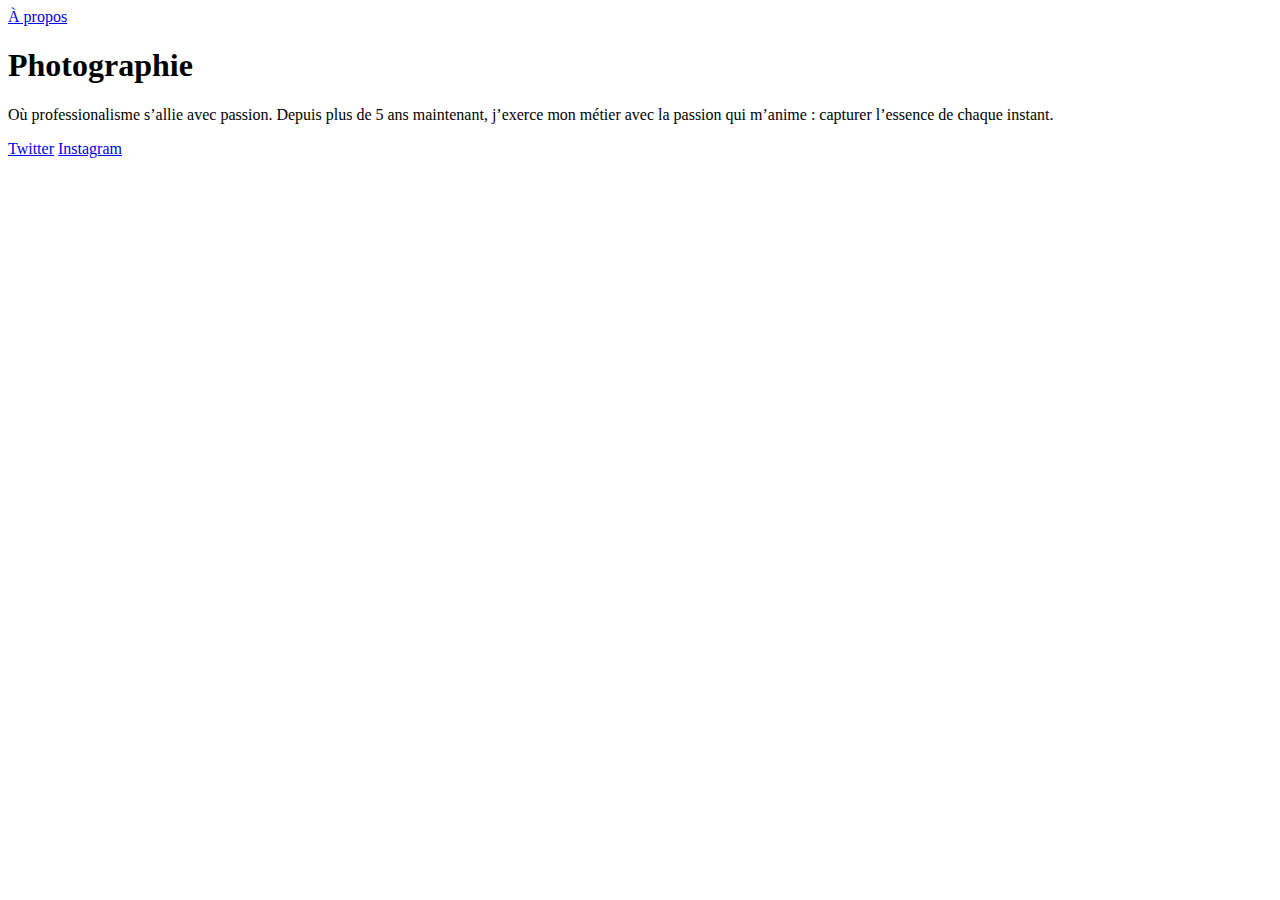
==== index.html @ e4ee9522 "fourth" ====
<!DOCTYPE html>
<html lang="fr">
  <head>
    <meta charset="utf-8" />
    <title>Accueil - Robbie Lens Photographie</title>
  </head>

  <body>
    <a href="dossier-demo/a-propos.html">À propos</a>
    <h1>Photographie</h1>
    <p>
      Où professionalisme s’allie avec passion. Depuis plus de 5 ans maintenant,
      j’exerce mon métier avec la passion qui m’anime : capturer l’essence de
      chaque instant.
    </p>
    <a href="https://twitter.com/" target="_blank">Twitter</a>
    <a href="https://www.instagram.com/" target="_blank">Instagram</a>
  </body>
</html>
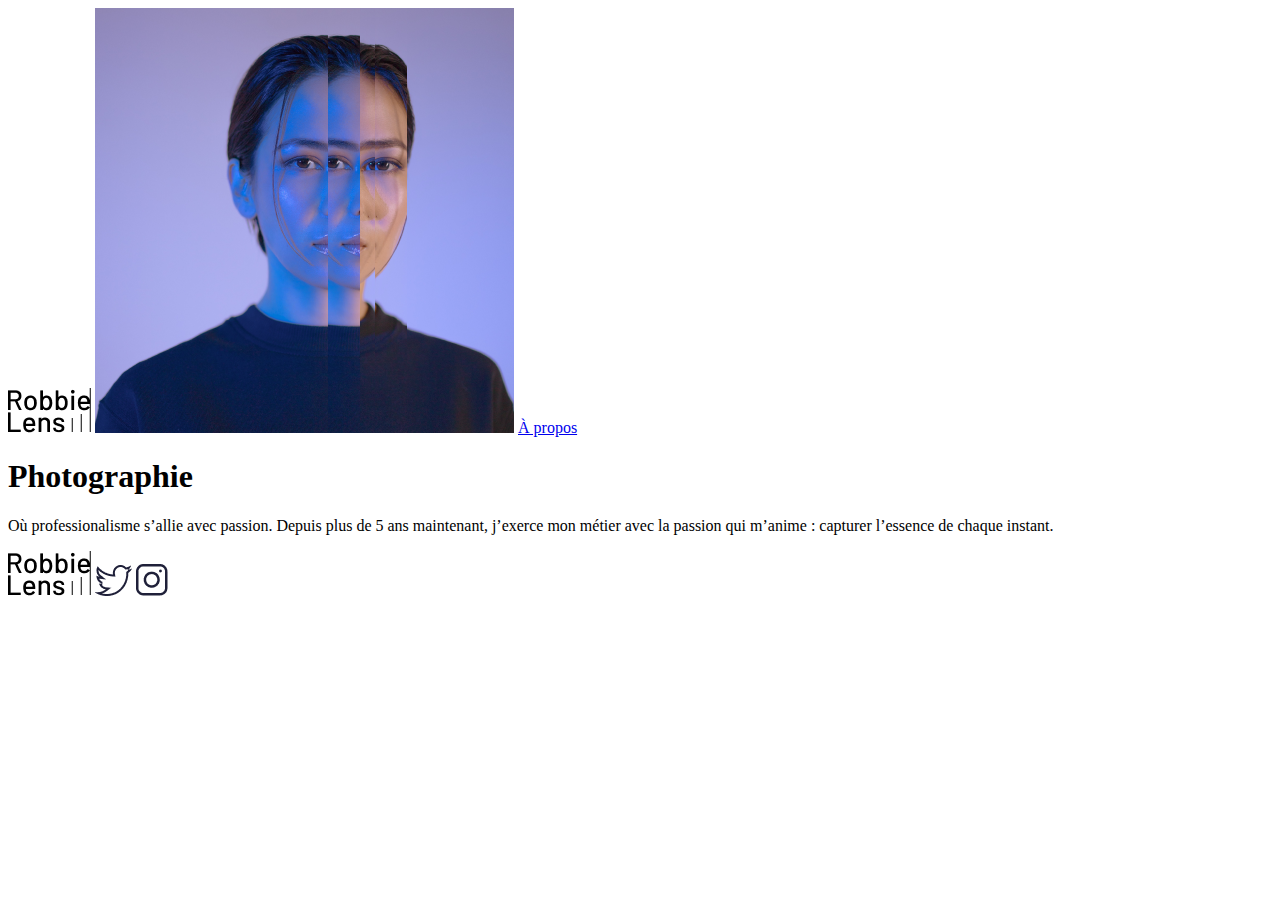
==== commit d73b73c8: "fifth" ====
--- a/index.html
+++ b/index.html
@@ -6,6 +6,11 @@
   </head>
 
   <body>
+    <a href="index.html"
+      ><img src="images/logo.png" alt="Logo Robbie Lens"
+    /></a>
+    <img src="images/robbie-lens.png" alt="Robbie Lens" />
+
     <a href="dossier-demo/a-propos.html">À propos</a>
     <h1>Photographie</h1>
     <p>
@@ -13,7 +18,17 @@
       j’exerce mon métier avec la passion qui m’anime : capturer l’essence de
       chaque instant.
     </p>
-    <a href="https://twitter.com/" target="_blank">Twitter</a>
-    <a href="https://www.instagram.com/" target="_blank">Instagram</a>
+
+    <a href="index.html"
+      ><img src="images/logo.png" alt="Logo Robbie Lens"
+    /></a>
+
+    <a href="https://twitter.com/" target="_blank"
+      ><img src="images/twitter.png" alt="Twitter"
+    /></a>
+
+    <a href="https://www.instagram.com/" target="_blank">
+      <img src="images/instagram.png" alt="Instagram"
+    /></a>
   </body>
 </html>
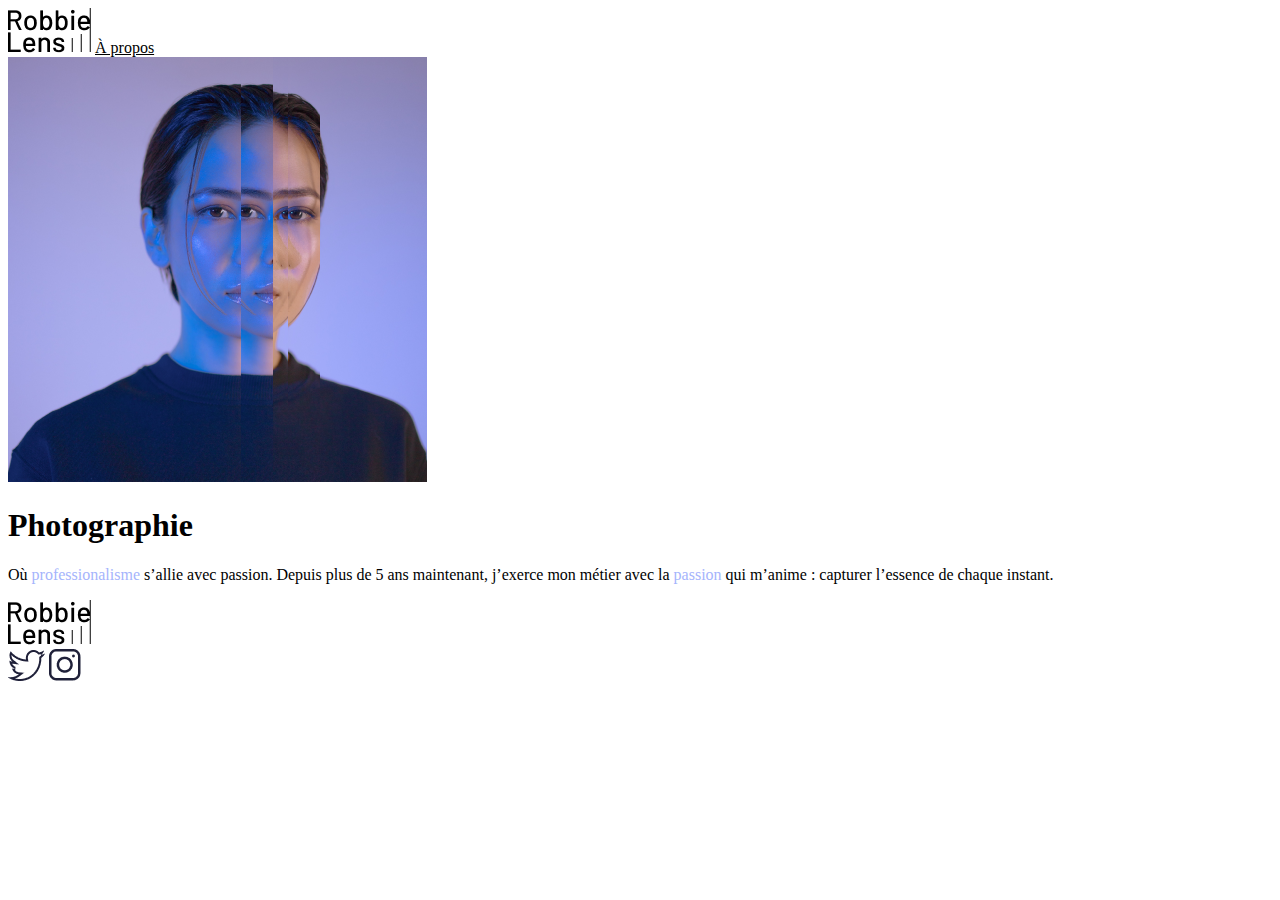
==== commit 9da4ffb6: "commit2.1" ====
--- a/index.html
+++ b/index.html
@@ -3,25 +3,31 @@
   <head>
     <meta charset="utf-8" />
     <title>Accueil - Robbie Lens Photographie</title>
+    <link href="style.css" rel="stylesheet" />
   </head>
 
   <body>
-    <a href="index.html"
-      ><img src="images/logo.png" alt="Logo Robbie Lens"
-    /></a>
+    <div>
+      <a href="index.html"
+        ><img src="images/logo.png" alt="Logo Robbie Lens"
+      /></a>
+      <a href="dossier-demo/a-propos.html">À propos</a>
+    </div>
     <img src="images/robbie-lens.png" alt="Robbie Lens" />
 
-    <a href="dossier-demo/a-propos.html">À propos</a>
     <h1>Photographie</h1>
     <p>
-      Où professionalisme s’allie avec passion. Depuis plus de 5 ans maintenant,
-      j’exerce mon métier avec la passion qui m’anime : capturer l’essence de
+      Où <span class="accent">professionalisme</span> s’allie avec passion.
+      Depuis plus de 5 ans maintenant, j’exerce mon métier avec la
+      <span class="accent">passion</span> qui m’anime : capturer l’essence de
       chaque instant.
     </p>
 
-    <a href="index.html"
-      ><img src="images/logo.png" alt="Logo Robbie Lens"
-    /></a>
+    <div>
+      <a href="index.html"
+        ><img src="images/logo.png" alt="Logo Robbie Lens"
+      /></a>
+    </div>
 
     <a href="https://twitter.com/" target="_blank"
       ><img src="images/twitter.png" alt="Twitter"
--- a/style.css
+++ b/style.css
@@ -0,0 +1,7 @@
+a {
+    color: black;
+}
+
+.accent {
+    color: #A5B4FC;
+}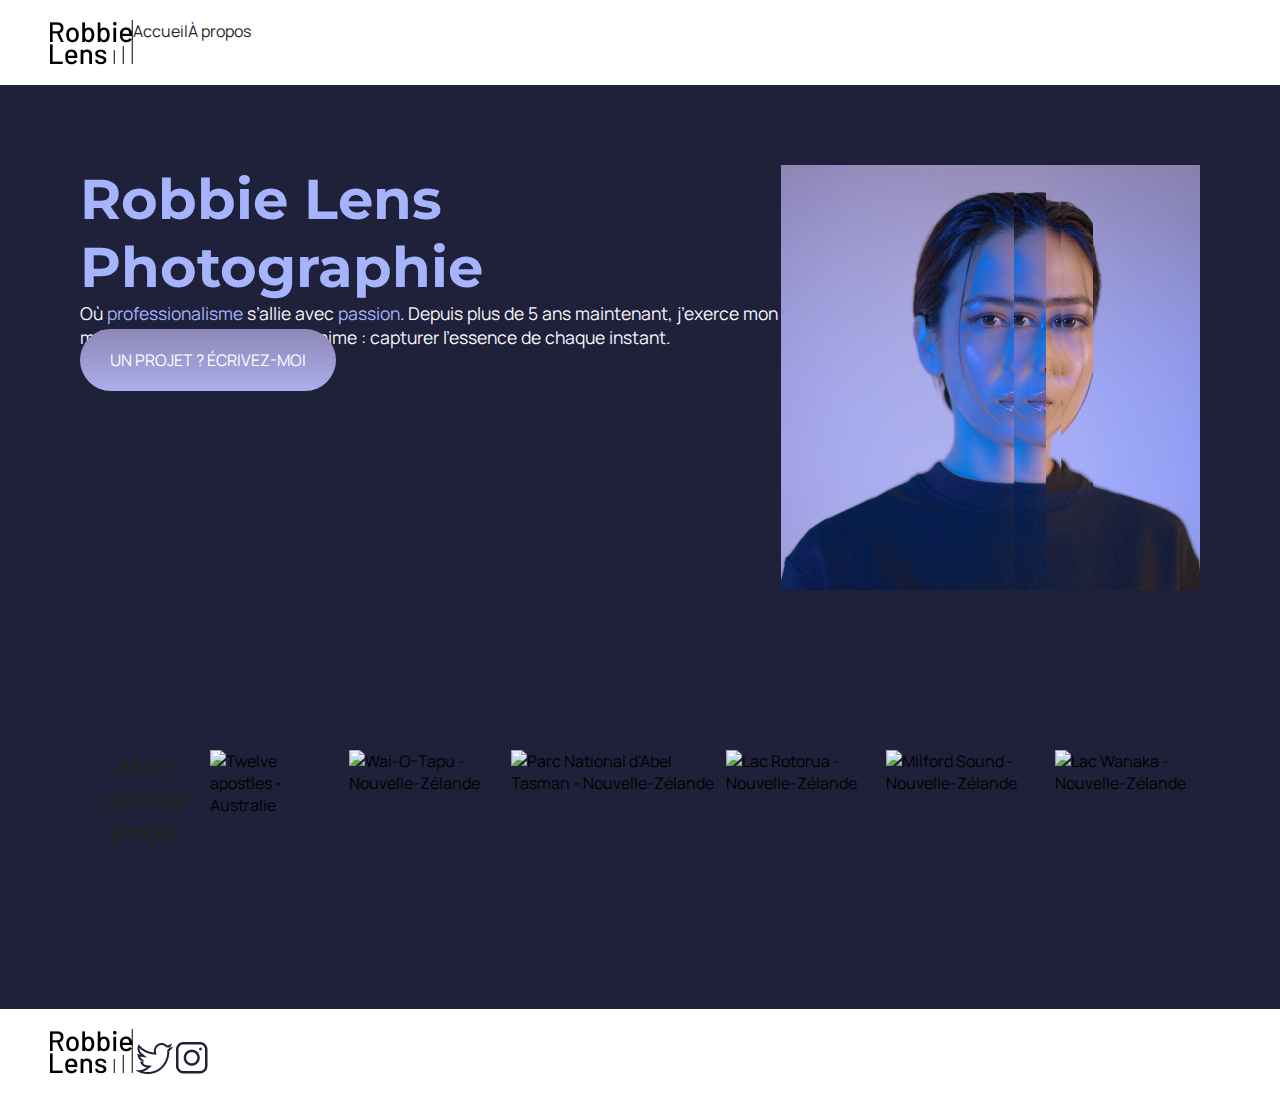
==== commit 942f57b3: "sixteenth" ====
--- a/index.html
+++ b/index.html
@@ -4,37 +4,78 @@
     <meta charset="utf-8" />
     <title>Accueil - Robbie Lens Photographie</title>
     <link href="style.css" rel="stylesheet" />
+    <link rel="preconnect" href="https://fonts.googleapis.com" />
+    <link rel="preconnect" href="https://fonts.gstatic.com" crossorigin />
+    <link
+      href="https://fonts.googleapis.com/css2?family=Manrope&family=Montserrat&display=swap"
+      rel="stylesheet"
+    />
   </head>
 
   <body>
-    <div>
-      <a href="index.html"
-        ><img src="images/logo.png" alt="Logo Robbie Lens"
-      /></a>
-      <a href="dossier-demo/a-propos.html">À propos</a>
-    </div>
-    <img src="images/robbie-lens.png" alt="Robbie Lens" />
-
-    <h1>Photographie</h1>
-    <p>
-      Où <span class="accent">professionalisme</span> s’allie avec passion.
-      Depuis plus de 5 ans maintenant, j’exerce mon métier avec la
-      <span class="accent">passion</span> qui m’anime : capturer l’essence de
-      chaque instant.
-    </p>
-
-    <div>
-      <a href="index.html"
-        ><img src="images/logo.png" alt="Logo Robbie Lens"
-      /></a>
-    </div>
-
-    <a href="https://twitter.com/" target="_blank"
-      ><img src="images/twitter.png" alt="Twitter"
-    /></a>
-
-    <a href="https://www.instagram.com/" target="_blank">
-      <img src="images/instagram.png" alt="Instagram"
-    /></a>
+    <header>
+      <nav>
+        <img src="images/logo.png" alt="Logo Robbie Lens" />
+        <a href="index.html">Accueil</a>
+        <a href="a-propos.html">À propos</a>
+      </nav>
+    </header>
+    <main>
+      <section>
+        <div>
+          <h1>Robbie Lens Photographie</h1>
+          <p>
+            Où <em>professionalisme</em> s’allie avec <em>passion</em>. Depuis
+            plus de 5 ans maintenant, j’exerce mon métier avec la passion qui
+            m’anime : capturer l’essence de chaque instant.
+          </p>
+          <a href="" class="cta">UN PROJET ? ÉCRIVEZ-MOI</a>
+        </div>
+        <img
+          src="images/robbie-lens.png"
+          alt="Portrait avec effet de la photographe Robbie Lens"
+        />
+      </section>
+      <section class="accueil-photos">
+        <h2>Mon dernier projet</h2>
+        <div>
+          <img
+            src="images/accueil/element-1.png.url"
+            alt="Twelve apostles - Australie"
+          />
+          <img
+            src="images/accueil/element-2.png.url"
+            alt="Wai-O-Tapu - Nouvelle-Zélande"
+          />
+          <img
+            src="images/accueil/element-3.png.url"
+            alt="Parc National d’Abel Tasman - Nouvelle-Zélande"
+          />
+        </div>
+        <div>
+          <img
+            src="images/accueil/element-4.png.url"
+            alt="Lac Rotorua - Nouvelle-Zélande"
+          />
+          <img
+            src="images/accueil/element-5.png.url"
+            alt="Milford Sound - Nouvelle-Zélande"
+          />
+          <img
+            src="images/accueil/element-6.png.url"
+            alt="Lac Wanaka - Nouvelle-Zélande"
+          />
+        </div>
+      </section>
+    </main>
+    <footer>
+      <img src="images/logo.png" alt="Logo Robbie Lens" />
+      <a target="_blank" href="https://twitter.com/" class="lien-icone">
+        <img src="images/twitter.png" alt="Logo Twitter" />
+      </a>
+      <a target="_blank" href="https://www.instagram.com/" class="lien-icone">
+        <img src="images/instagram.png" alt="Logo Instagram" />
+      </a>
+    </footer>
   </body>
 </html>
--- a/style.css
+++ b/style.css
@@ -1,7 +1,115 @@
-a {
-    color: black;
+* {
+    margin: 0;
 }
 
-.accent {
-    color: #A5B4FC;
+body {
+    font-family: 'Manrope', sans-serif;
+    font-size: 1em;
+    background-color: #1f2039;
+}
+
+a {
+    color: #242424;
+    text-decoration: none;
+}
+
+em {
+    color: #a5b4fc;
+    font-style: normal;
+}
+
+h1 {
+    font-size: 3.5em;
+    color: #a5b4fc;
+    font-family: 'Montserrat', sans-serif;
+}
+
+h2 {
+    color: #f9f8ff;
+}
+
+p,
+li {
+    font-size: 1.1em;
+    color: #f9f8ff;
+}
+
+header,
+footer {
+    background-color: white;
+    padding: 20px 50px;
+}
+
+.cta {
+    background: linear-gradient(#8e86b5, #acaeed);
+    color: white;
+    border-radius: 50px;
+    padding: 20px 30px;
+}
+
+a:hover {
+    text-decoration: underline;
+}
+
+.cta:hover {
+    background: linear-gradient(#696484, #8788ba);
+    text-decoration: none;
+}
+
+.lien-icone:hover {
+    opacity: 0.5;
+    display: flex;
+    justify-content: start;
+}
+
+.carre-contenu {
+    border-right: 1px solid #8e86b5;
+    border-bottom: 1px solid #8e86b5;
+    padding: 50px;
+}
+
+.carre-contenu h2 {
+    margin-top: 30px;
+}
+
+.carre-contenu ul {
+    margin-top: 30px;
+}
+
+section {
+    padding: 80px;
+    display: flex;
+    flex-direction: row;
+}
+
+.a-propos-main {
+    width: 50%;
+    margin: auto;
+}
+
+nav {
+    display: flex;
+    justify-content: start;
+}
+
+.accueil-photos h2 {
+    color: #242424;
+    text-align: center;
+    margin-bottom: 80px;
+}
+
+.accueil-photos div {
+    display: flex;
+    flex-direction: row;
+    gap: 15px;
+    justify-content: center;
+    margin-bottom: 15px;
+}
+
+.accueil-introduction {
+    display: flex;
+    flex-direction: row;
+    width: 50%;
+    align-items: center;
+    margin: auto;
 }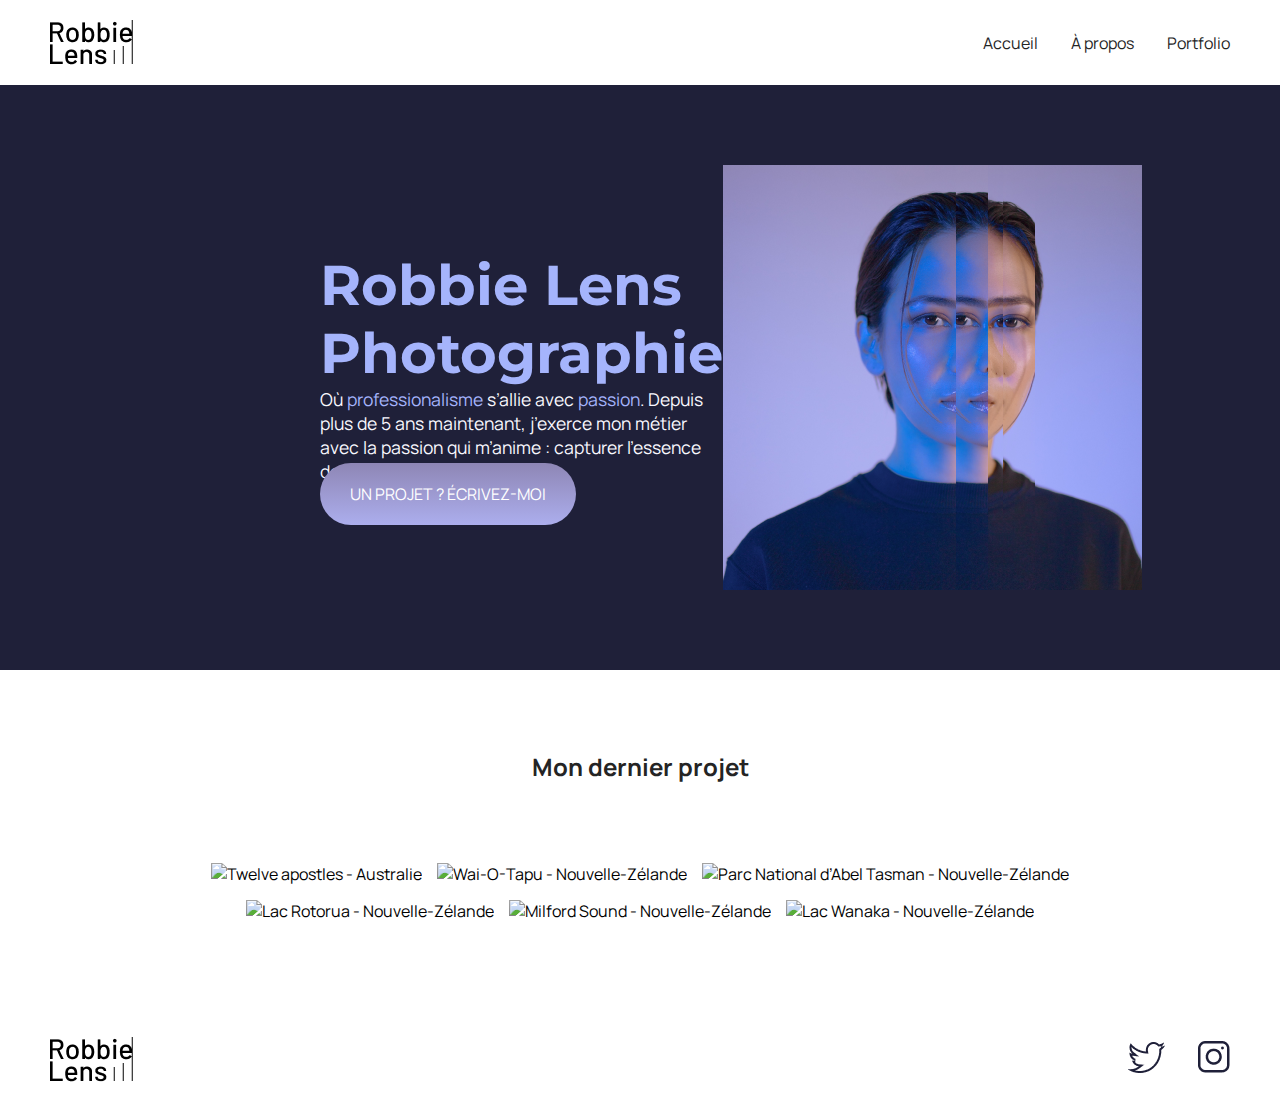
==== commit 18c8327f: "seventeenth" ====
--- a/index.html
+++ b/index.html
@@ -16,12 +16,15 @@
     <header>
       <nav>
         <img src="images/logo.png" alt="Logo Robbie Lens" />
-        <a href="index.html">Accueil</a>
-        <a href="a-propos.html">À propos</a>
+        <div>
+          <a href="index.html">Accueil</a>
+          <a href="a-propos.html">À propos</a>
+          <a href="portfolio.html">Portfolio</a>
+        </div>
       </nav>
     </header>
     <main>
-      <section>
+      <section class="accueil-introduction">
         <div>
           <h1>Robbie Lens Photographie</h1>
           <p>
@@ -40,29 +43,29 @@
         <h2>Mon dernier projet</h2>
         <div>
           <img
-            src="images/accueil/element-1.png.url"
+            src="images/accueil/element-1.png"
             alt="Twelve apostles - Australie"
           />
           <img
-            src="images/accueil/element-2.png.url"
+            src="images/accueil/element-2.png"
             alt="Wai-O-Tapu - Nouvelle-Zélande"
           />
           <img
-            src="images/accueil/element-3.png.url"
+            src="images/accueil/element-3.png"
             alt="Parc National d’Abel Tasman - Nouvelle-Zélande"
           />
         </div>
         <div>
           <img
-            src="images/accueil/element-4.png.url"
+            src="images/accueil/element-4.png"
             alt="Lac Rotorua - Nouvelle-Zélande"
           />
           <img
-            src="images/accueil/element-5.png.url"
+            src="images/accueil/element-5.png"
             alt="Milford Sound - Nouvelle-Zélande"
           />
           <img
-            src="images/accueil/element-6.png.url"
+            src="images/accueil/element-6.png"
             alt="Lac Wanaka - Nouvelle-Zélande"
           />
         </div>
@@ -70,12 +73,14 @@
     </main>
     <footer>
       <img src="images/logo.png" alt="Logo Robbie Lens" />
-      <a target="_blank" href="https://twitter.com/" class="lien-icone">
-        <img src="images/twitter.png" alt="Logo Twitter" />
-      </a>
-      <a target="_blank" href="https://www.instagram.com/" class="lien-icone">
-        <img src="images/instagram.png" alt="Logo Instagram" />
-      </a>
+      <div>
+        <a target="_blank" href="https://twitter.com/" class="lien-icone">
+          <img src="images/twitter.png" alt="Logo Twitter" />
+        </a>
+        <a target="_blank" href="https://www.instagram.com/" class="lien-icone">
+          <img src="images/instagram.png" alt="Logo Instagram" />
+        </a>
+      </div>
     </footer>
   </body>
 </html>
--- a/style.css
+++ b/style.css
@@ -56,10 +56,12 @@
     text-decoration: none;
 }
 
+.lien-icone {
+    margin-left: 30px;
+}
+
 .lien-icone:hover {
     opacity: 0.5;
-    display: flex;
-    justify-content: start;
 }
 
 .carre-contenu {
@@ -78,8 +80,6 @@
 
 section {
     padding: 80px;
-    display: flex;
-    flex-direction: row;
 }
 
 .a-propos-main {
@@ -87,9 +87,21 @@
     margin: auto;
 }
 
+footer,
 nav {
     display: flex;
-    justify-content: start;
+    flex-direction: row;
+    align-items: center;
+    justify-content: space-between;
+}
+
+nav a {
+    margin-left: 30px;
+}
+
+.accueil-photos {
+    background-color: white;
+    padding: 80px;
 }
 
 .accueil-photos h2 {
@@ -112,4 +124,34 @@
     width: 50%;
     align-items: center;
     margin: auto;
+}
+
+.portfolio-section-photos {
+    background-color: white;
+}
+
+.portfolio-section-photos h2 {
+    color: #242424;
+    margin-bottom: 80px;
+}
+
+.grid-paysages img,
+.grid-portraits img {
+    width: 100%;
+    height: 100%;
+    /* Même si vous ne connaissez pas cette propriété, vous en aurez besoin pour permettre aux images de respecter les dimensions de la grid CSS */
+    object-fit: cover;
+}
+
+.grid-paysages {
+    display: grid;
+    grid-template-columns: 1fr 1fr 1fr;
+    grid-template-rows: 300px 300px 300px;
+    gap 15px;
+}
+
+.grip-voyages {
+    display: grid;
+    grid-template-columns: 1fr 1fr 1fr;
+    grid-template-rows: 300px 300px;
 }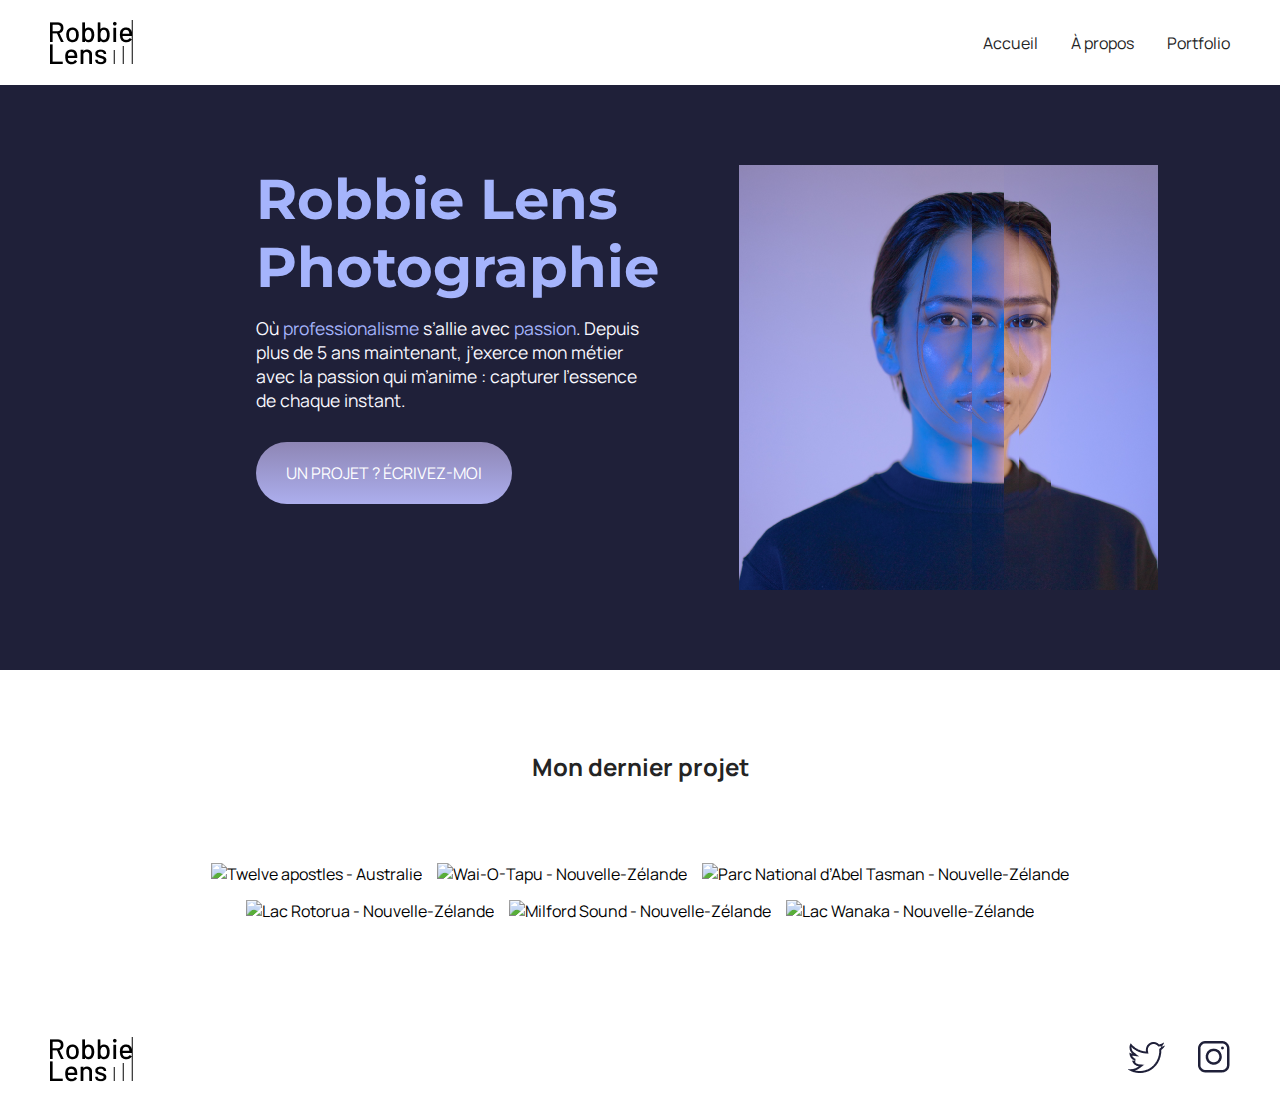
==== commit 5f260d84: "twenty" ====
--- a/index.html
+++ b/index.html
@@ -3,7 +3,8 @@
   <head>
     <meta charset="utf-8" />
     <title>Accueil - Robbie Lens Photographie</title>
-    <link href="style.css" rel="stylesheet" />
+    <link href="style/style.css" rel="stylesheet" />
+    <link href="style/index.css" rel="stylesheet" />
     <link rel="preconnect" href="https://fonts.googleapis.com" />
     <link rel="preconnect" href="https://fonts.gstatic.com" crossorigin />
     <link
@@ -32,7 +33,7 @@
             plus de 5 ans maintenant, j’exerce mon métier avec la passion qui
             m’anime : capturer l’essence de chaque instant.
           </p>
-          <a href="" class="cta">UN PROJET ? ÉCRIVEZ-MOI</a>
+          <a href="portfolio.html" class="cta">UN PROJET ? ÉCRIVEZ-MOI</a>
         </div>
         <img
           src="images/robbie-lens.png"
--- a/style/style.css
+++ b/style/style.css
@@ -0,0 +1,82 @@
+* {
+    margin: 0;
+}
+
+body {
+    font-family: 'Manrope', sans-serif;
+    font-size: 1em;
+    background-color: #1f2039;
+}
+
+a {
+    color: #242424;
+    text-decoration: none;
+}
+
+em {
+    color: #a5b4fc;
+    font-style: normal;
+}
+
+h1 {
+    font-size: 3.5em;
+    color: #a5b4fc;
+    font-family: 'Montserrat', sans-serif;
+}
+
+h2 {
+    color: #f9f8ff;
+}
+
+p,
+li {
+    font-size: 1.1em;
+    color: #f9f8ff;
+}
+
+header,
+footer {
+    background-color: white;
+    padding: 20px 50px;
+}
+
+.cta {
+    display: inline-block;
+    background: linear-gradient(#8e86b5, #acaeed);
+    color: white;
+    border-radius: 50px;
+    padding: 20px 30px;
+}
+
+a:hover {
+    text-decoration: underline;
+}
+
+.cta:hover {
+    background: linear-gradient(#696484, #8788ba);
+    text-decoration: none;
+}
+
+.lien-icone {
+    margin-left: 30px;
+}
+
+.lien-icone:hover {
+    opacity: 0.5;
+}
+
+section {
+    padding: 80px;
+}
+
+footer,
+nav {
+    display: flex;
+    flex-direction: row;
+    align-items: center;
+    justify-content: space-between;
+}
+
+nav a {
+    margin-left: 30px;
+}--- a/style/index.css
+++ b/style/index.css
@@ -0,0 +1,38 @@
+.accueil-photos {
+    background-color: white;
+    padding: 80px;
+}
+
+.accueil-photos h2 {
+    color: #242424;
+    text-align: center;
+    margin-bottom: 80px;
+}
+
+.accueil-photos div {
+    display: flex;
+    flex-direction: row;
+    gap: 15px;
+    justify-content: center;
+    margin-bottom: 15px;
+}
+
+.accueil-introduction {
+    display: flex;
+    flex-direction: row;
+    width: 60%;
+    align-items: flex-start;
+    margin: auto;
+}
+
+.accueil-introduction h1 {
+    margin-bottom: 15px;
+}
+
+.accueil-introduction p {
+    margin-bottom: 30px;
+}
+
+.accueil-introduction div {
+    padding-right: 80px;
+}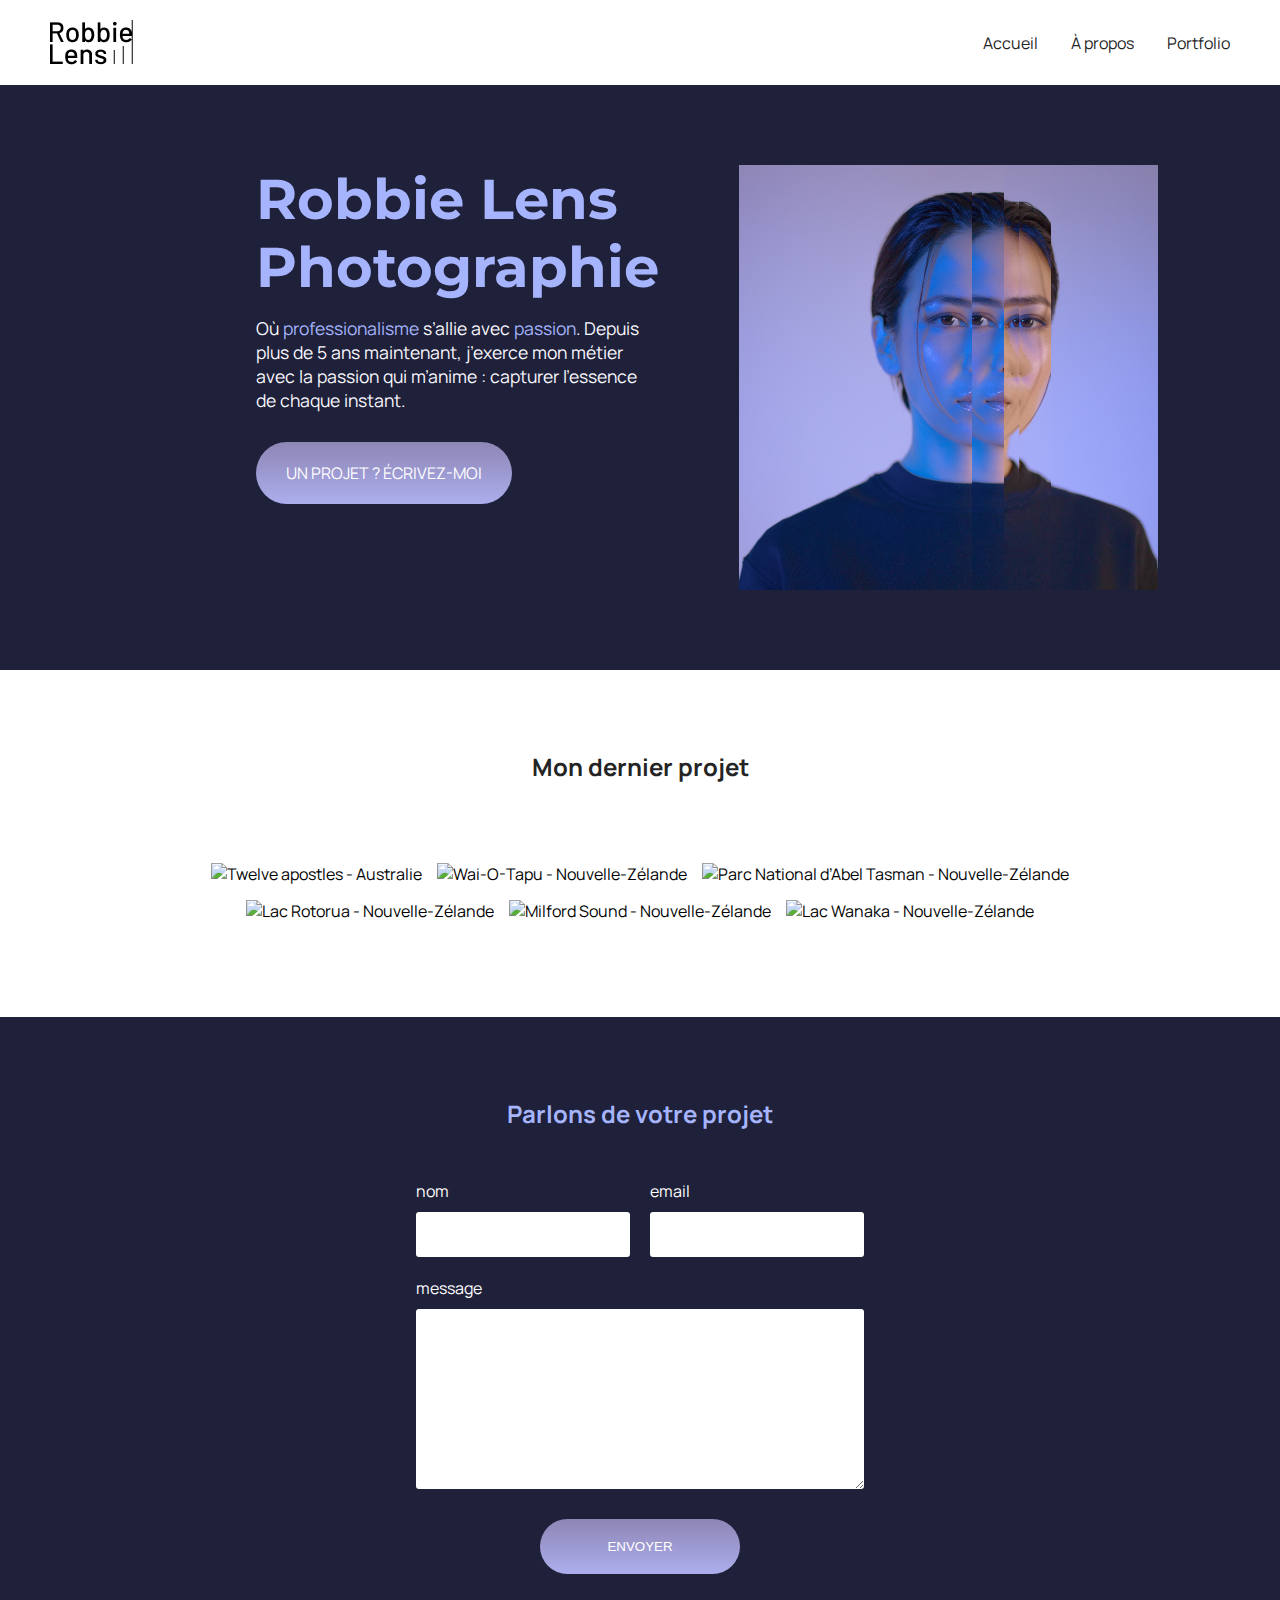
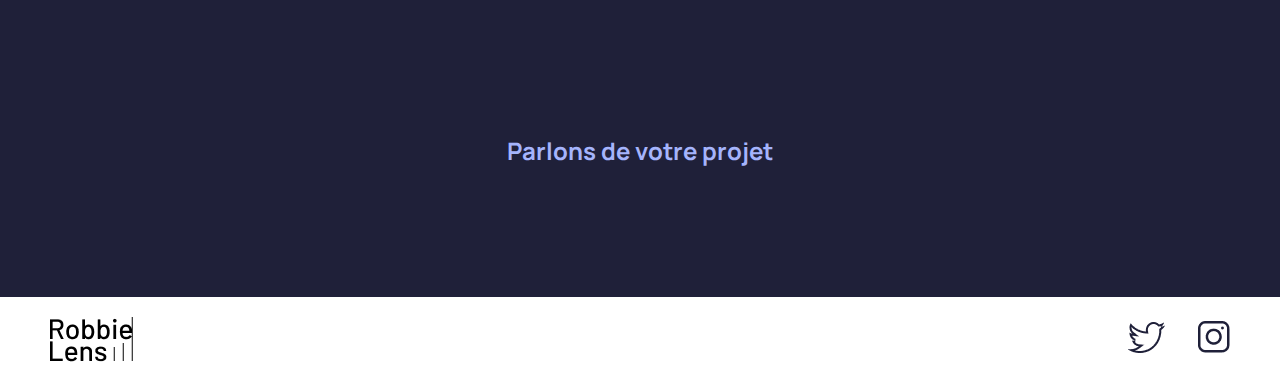
==== commit f74907af: "twenty one" ====
--- a/index.html
+++ b/index.html
@@ -71,6 +71,27 @@
           />
         </div>
       </section>
+      <section id="contact" class="section-contact">
+        <h2>Parlons de votre projet</h2>
+        <form method="get" action="#">
+          <div class="form-nom-email">
+            <div class="form-column">
+              <label for="nom">nom</label>
+              <input type="text" name="nom" id="nom" />
+            </div>
+            <div class="form-column">
+              <label for="email">email</label>
+              <input type="email" name="email" id="email" />
+            </div>
+          </div>
+          <label for="message">message</label>
+          <textarea name="message" id="message" rows="10"></textarea>
+          <input type="submit" value="ENVOYER" class="cta" />
+        </form>
+      </section>
+      <section class="section-contact">
+        <h2>Parlons de votre projet</h2>
+      </section>
     </main>
     <footer>
       <img src="images/logo.png" alt="Logo Robbie Lens" />
--- a/style/index.css
+++ b/style/index.css
@@ -35,4 +35,48 @@
 
 .accueil-introduction div {
     padding-right: 80px;
+}
+
+.section-contact h2 {
+    color: #a5b4fc;
+    text-align: center;
+    margin-bottom: 50px;
+}
+
+form {
+    display: flex;
+    flex-direction: column;
+    width: 40%;
+    margin: auto;
+    color: white;
+}
+
+.form-nom-email {
+    display: flex;
+    flex-direction: row;
+    gap: 20px;
+}
+
+.form-column {
+    flex: 1;
+    display: flex;
+    flex-direction: column;
+    margin-bottom: 20px;
+}
+
+input,
+textarea {
+    padding: 15px;
+    border-radius: 3px;
+    border: none;
+}
+
+label {
+    margin-bottom: 10px;
+}
+
+input[type='submit'] {
+    width: 200px;
+    margin: auto;
+    margin-top: 30px;
 }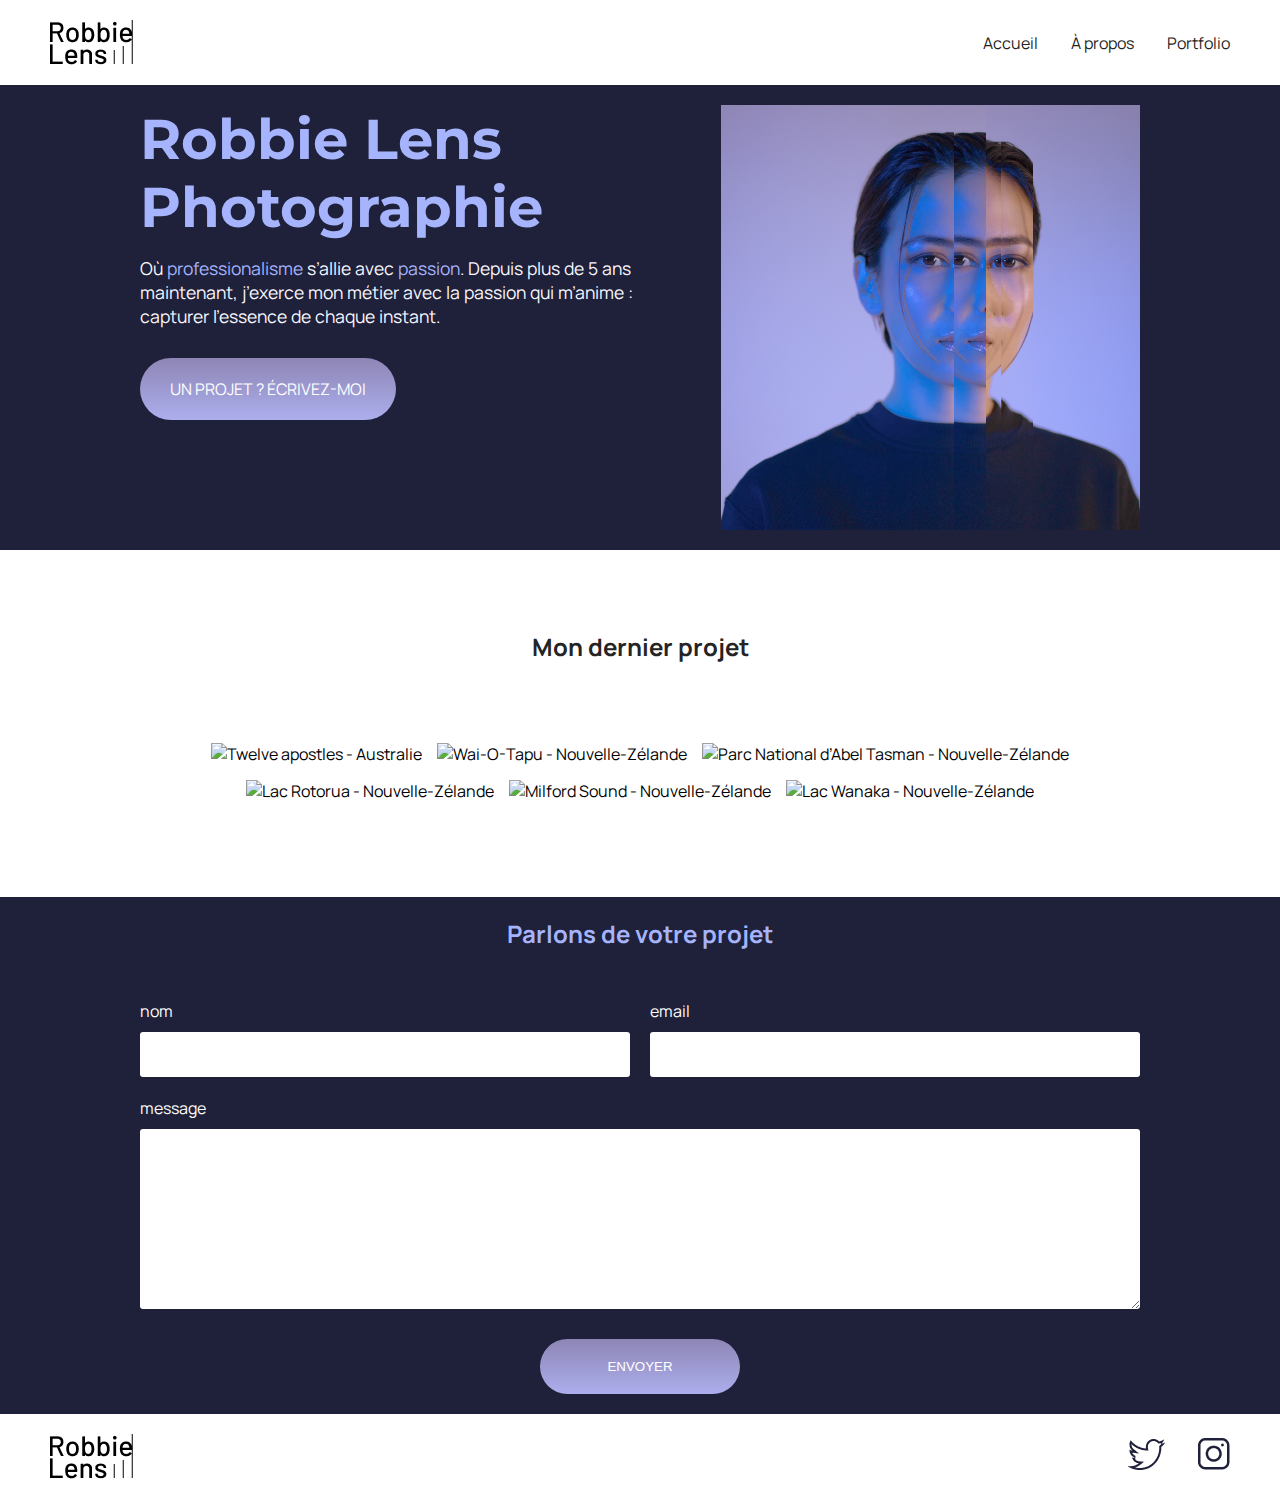
==== commit dc9cd1d7: "last" ====
--- a/index.html
+++ b/index.html
@@ -33,7 +33,7 @@
             plus de 5 ans maintenant, j’exerce mon métier avec la passion qui
             m’anime : capturer l’essence de chaque instant.
           </p>
-          <a href="portfolio.html" class="cta">UN PROJET ? ÉCRIVEZ-MOI</a>
+          <a href="#contact" class="cta">UN PROJET ? ÉCRIVEZ-MOI</a>
         </div>
         <img
           src="images/robbie-lens.png"
@@ -89,9 +89,6 @@
           <input type="submit" value="ENVOYER" class="cta" />
         </form>
       </section>
-      <section class="section-contact">
-        <h2>Parlons de votre projet</h2>
-      </section>
     </main>
     <footer>
       <img src="images/logo.png" alt="Logo Robbie Lens" />
--- a/style/style.css
+++ b/style/style.css
@@ -66,7 +66,7 @@
 }
 
 section {
-    padding: 80px;
+    padding: 20px;
 }
 
 footer,
@@ -79,4 +79,34 @@
 
 nav a {
     margin-left: 30px;
+}
+
+@media screen and (max-width: 996px) {
+    header nav {
+        flex-direction: column;
+        align-items: center;
+        justify-content: center;
+    }
+
+    header nav img {
+        margin-bottom: 20px;
+    }
+
+    header,
+    footer {
+        padding: 20px 20px;
+    }
+
+    h1 {
+        font-size: 2em;
+    }
+
+    section {
+        padding: 50px 20px 50px 20px;
+    }
+
+    nav a {
+        margin-left: 10px;
+        margin-right: 10px;
+    }
 }--- a/style/index.css
+++ b/style/index.css
@@ -20,7 +20,7 @@
 .accueil-introduction {
     display: flex;
     flex-direction: row;
-    width: 60%;
+    max-width: 1000px;
     align-items: flex-start;
     margin: auto;
 }
@@ -46,7 +46,7 @@
 form {
     display: flex;
     flex-direction: column;
-    width: 40%;
+    max-width: 1000px;
     margin: auto;
     color: white;
 }
@@ -79,4 +79,41 @@
     width: 200px;
     margin: auto;
     margin-top: 30px;
+}
+
+@media screen and (max-width: 996px) {
+    .accueil-introduction {
+        flex-direction: column;
+        align-items: center;
+        justify-content: center;
+    }
+
+    .accueil-introduction div {
+        padding-right: 0;
+        text-align: center;
+        order: 2;
+    }
+
+    .accueil-introduction img {
+        order: 1;
+        margin-bottom: 20px;
+        width: 100%;
+    }
+
+    .accueil-photos {
+        padding: 20px;
+    }
+
+    .accueil-photos div {
+        flex-direction: column;
+    }
+
+    .section-contact {
+        padding: 50px 20px;
+    }
+
+    .form-nom-email {
+        flex-direction: column;
+        gap: 0;
+    }
 }